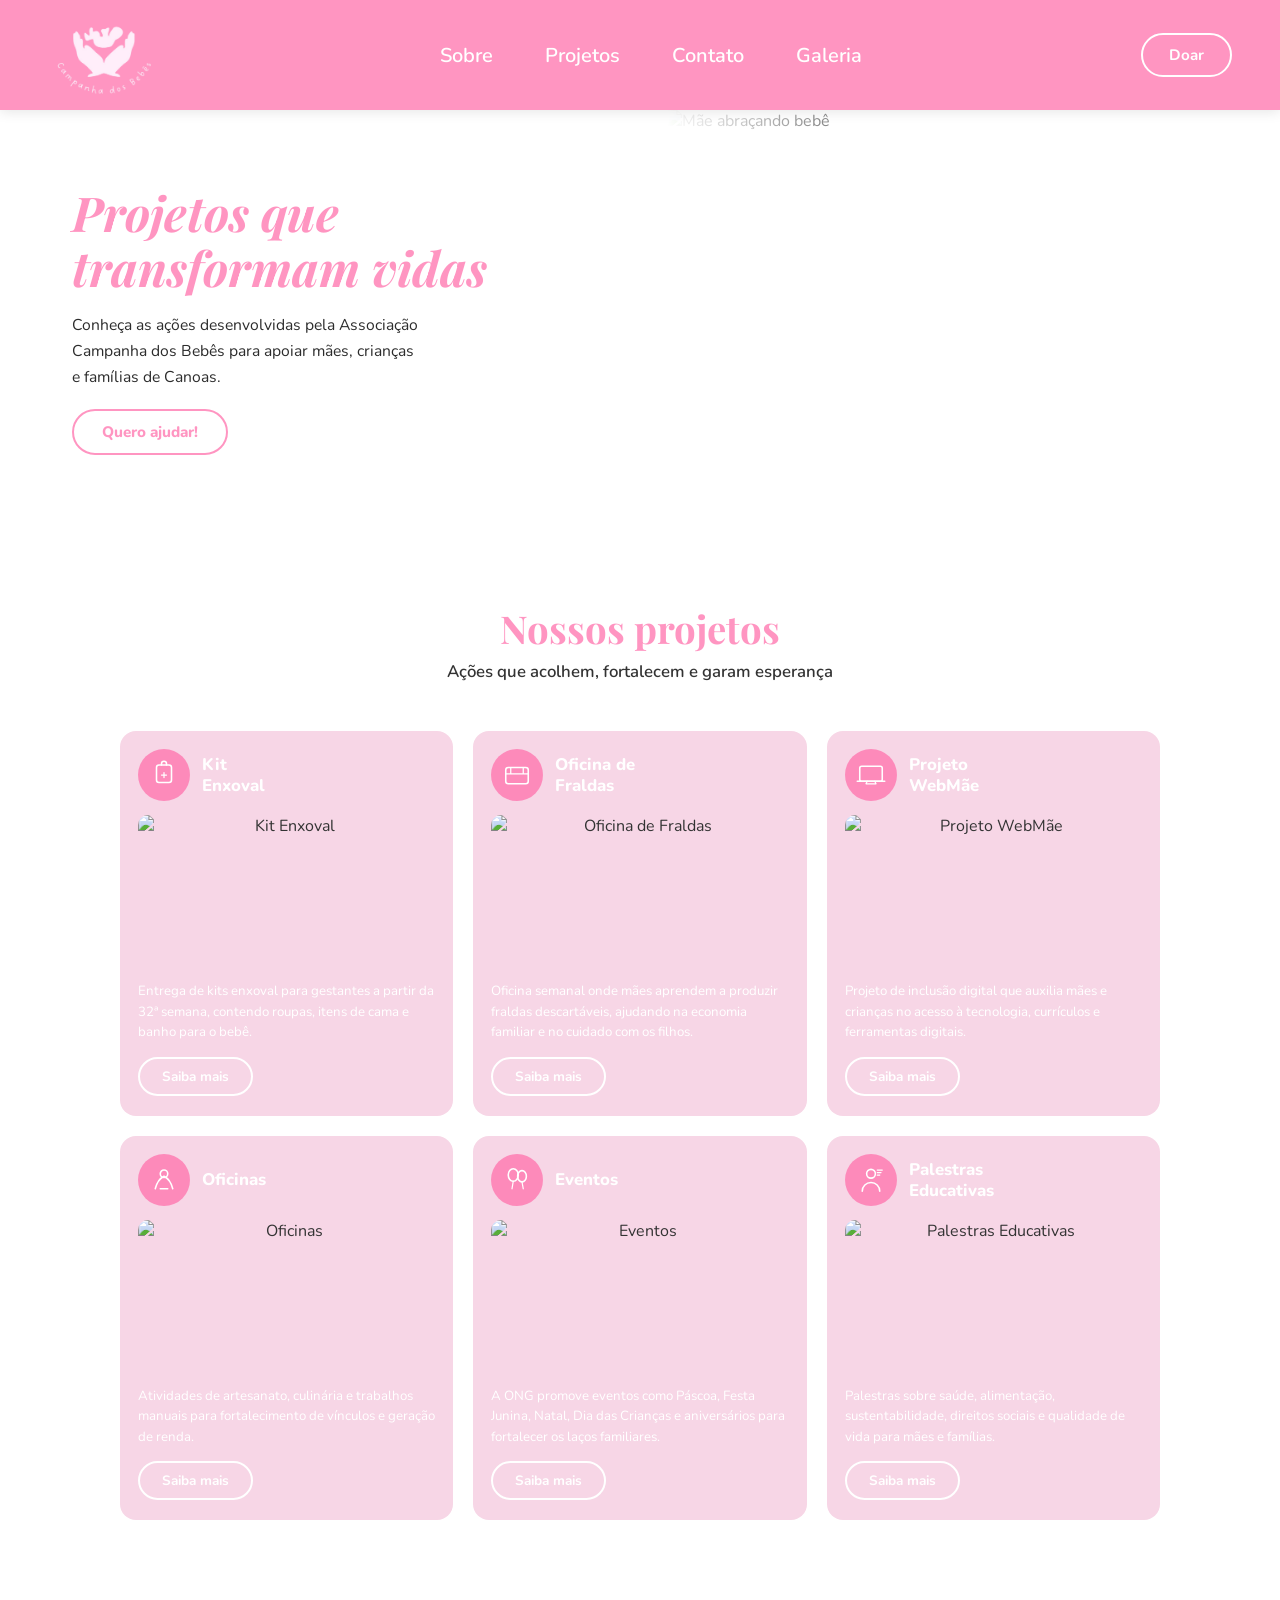
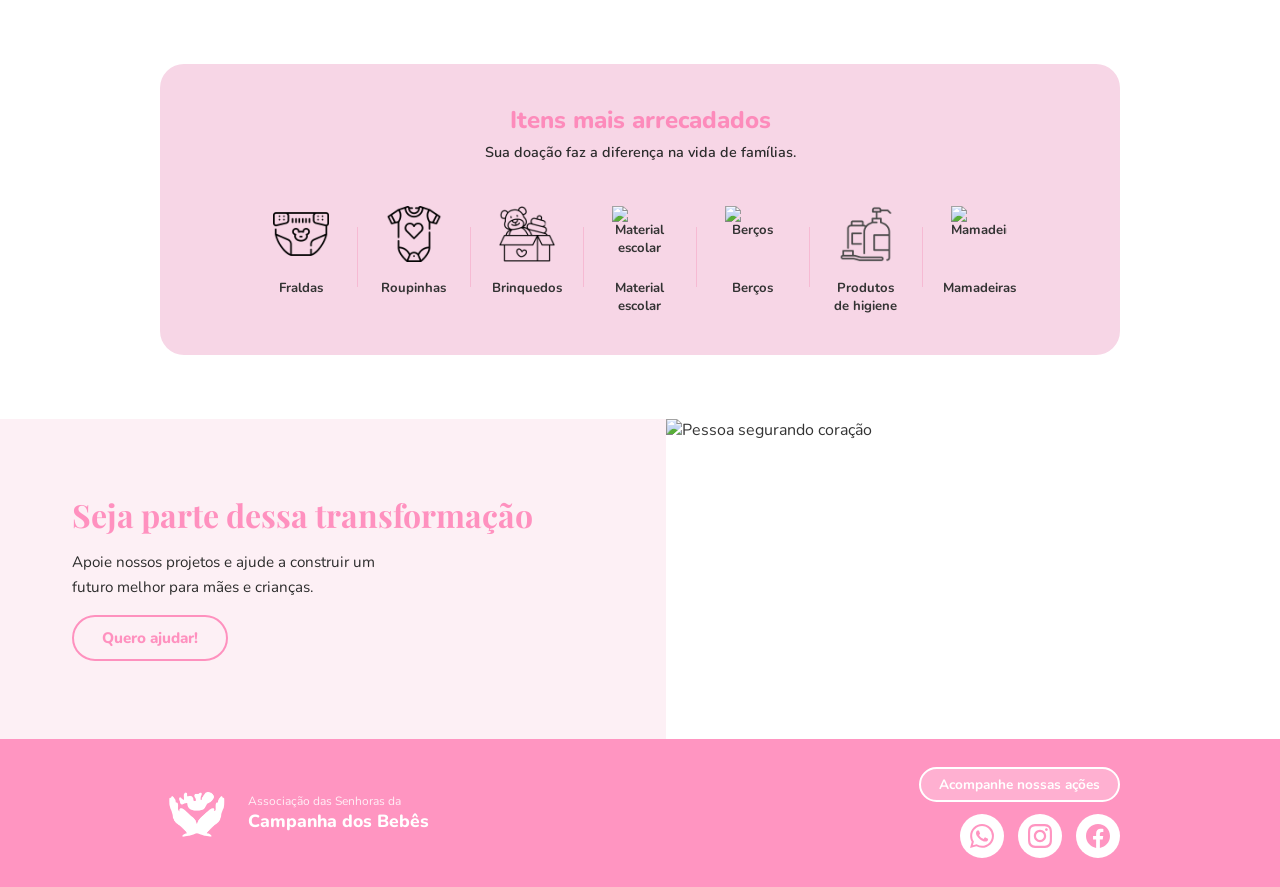
==== projetos.html @ 72902af5 "Initial commit: Campanha dos Bebes website" ====
<!DOCTYPE html>
<html lang="pt-BR">
<head>
  <meta charset="UTF-8" />
  <meta name="viewport" content="width=device-width, initial-scale=1.0" />
  <title>Projetos – Campanha dos Bebês</title>
  <link rel="stylesheet" href="style.css" />
  <link rel="stylesheet" href="projetos.css" />
  <link href="https://fonts.googleapis.com/css2?family=Nunito:ital,wght@0,400;0,600;0,700;0,800;1,700&family=Playfair+Display:ital,wght@0,700;1,600&display=swap" rel="stylesheet" />
</head>
<body>

  <!-- ===== NAVBAR ===== -->
  <header class="navbar">
    <div class="navbar__logo">
      <a href="index.html">
        <img src="images/logo.png" alt="Logo Campanha dos Bebês" class="navbar__logo-img" />
      </a>
      </div>
    <nav class="navbar__links">
      <a href="sobre.html">Sobre</a>
      <a href="projetos.html">Projetos</a>
      <a href="contato.html">Contato</a>
      <a href="galeria.html">Galeria</a>
    </nav>
    <a href="doar.html" class="btn btn--outline-white">Doar</a>
    <button class="navbar__hamburger" aria-label="Abrir menu" id="hamburger">
      <span></span><span></span><span></span>
    </button>
  </header>

  <!-- ===== HERO PROJETOS ===== -->
  <section class="proj-hero">
    <div class="proj-hero__content">
      <h1 class="proj-hero__title">
        Projetos que<br />
        <em>transformam vidas</em>
      </h1>
      <p class="proj-hero__desc">
        Conheça as ações desenvolvidas pela Associação<br />
        Campanha dos Bebês para apoiar mães, crianças<br />
        e famílias de Canoas.
      </p>
      <!--
        LINK AQUI: aponta para a página de doação
      -->
      <a href="doar.html" class="btn btn--pink-outline-bold">Quero ajudar!</a>
    </div>
    <div class="proj-hero__image">
      <!-- Substitua pela foto de mãe com bebê -->
      <img src="images/projetos-hero.jpg" alt="Mãe abraçando bebê" />
    </div>
  </section>

  <!-- ===== NOSSOS PROJETOS (GRID DE CARDS) ===== -->
  <section class="projetos">
    <h2 class="projetos__titulo">Nossos projetos</h2>
    <p class="projetos__sub">Ações que acolhem, fortalecem e garam esperança</p>

    <div class="projetos__grid">

      <!-- KIT ENXOVAL -->
      <div class="proj-card">
        <div class="proj-card__topo">
          <div class="proj-card__icone">
            <!-- Ícone body de bebê -->
            <svg viewBox="0 0 48 48" fill="none" xmlns="http://www.w3.org/2000/svg" width="30" height="30">
              <path d="M16 8h16a4 4 0 014 4v20a4 4 0 01-4 4H16a4 4 0 01-4-4V12a4 4 0 014-4Z" stroke="white" stroke-width="2.5"/>
              <path d="M20 8V6a4 4 0 018 0v2" stroke="white" stroke-width="2.5" stroke-linecap="round"/>
              <path d="M20 24h8M24 20v8" stroke="white" stroke-width="2" stroke-linecap="round"/>
            </svg>
          </div>
          <h3>Kit<br />Enxoval</h3>
          <div class="proj-card__foto">
            <!-- Substitua pela foto do kit enxoval -->
            <img src="images/proj-kit-enxoval.jpg" alt="Kit Enxoval" />
          </div>
        </div>
        <div class="proj-card__corpo">
          <p>Entrega de kits enxoval para gestantes a partir da 32ª semana, contendo roupas, itens de cama e banho para o bebê.</p>
          <a href="https://wa.link/8k0bmc" class="btn btn--saiba-mais">Saiba mais</a>
        </div>
      </div>

      <!-- OFICINA DE FRALDAS -->
      <div class="proj-card">
        <div class="proj-card__topo">
          <div class="proj-card__icone">
            <!-- Ícone fralda -->
            <svg viewBox="0 0 48 48" fill="none" xmlns="http://www.w3.org/2000/svg" width="30" height="30">
              <rect x="6" y="12" width="36" height="26" rx="4" stroke="white" stroke-width="2.5"/>
              <path d="M6 22h36M14 22V12M34 22V12" stroke="white" stroke-width="2" stroke-linecap="round"/>
            </svg>
          </div>
          <h3>Oficina de<br />Fraldas</h3>
          <div class="proj-card__foto">
            <!-- Substitua pela foto da oficina de fraldas -->
            <img src="images/proj-oficina-fraldas.jpg" alt="Oficina de Fraldas" />
          </div>
        </div>
        <div class="proj-card__corpo">
          <p>Oficina semanal onde mães aprendem a produzir fraldas descartáveis, ajudando na economia familiar e no cuidado com os filhos.</p>
          <a href="https://wa.link/8k0bmc" class="btn btn--saiba-mais">Saiba mais</a>
        </div>
      </div>

      <!-- PROJETO WEBMÃE -->
      <div class="proj-card">
        <div class="proj-card__topo">
          <div class="proj-card__icone">
            <!-- Ícone laptop/computador -->
            <svg viewBox="0 0 48 48" fill="none" xmlns="http://www.w3.org/2000/svg" width="30" height="30">
              <rect x="6" y="10" width="36" height="24" rx="3" stroke="white" stroke-width="2.5"/>
              <path d="M2 34h44" stroke="white" stroke-width="2.5" stroke-linecap="round"/>
              <path d="M18 34l-2 4h16l-2-4" stroke="white" stroke-width="2" stroke-linecap="round" stroke-linejoin="round"/>
            </svg>
          </div>
          <h3>Projeto<br />WebMãe</h3>
          <div class="proj-card__foto">
            <!-- Substitua pela foto do projeto WebMãe -->
            <img src="images/proj-webmae.jpg" alt="Projeto WebMãe" />
          </div>
        </div>
        <div class="proj-card__corpo">
          <p>Projeto de inclusão digital que auxilia mães e crianças no acesso à tecnologia, currículos e ferramentas digitais.</p>
          <a href="https://wa.link/8k0bmc" class="btn btn--saiba-mais">Saiba mais</a>
        </div>
      </div>

      <!-- OFICINAS -->
      <div class="proj-card">
        <div class="proj-card__topo">
          <div class="proj-card__icone">
            <!-- Ícone tricô/artesanato -->
            <svg viewBox="0 0 48 48" fill="none" xmlns="http://www.w3.org/2000/svg" width="30" height="30">
              <path d="M10 38c2-8 6-16 14-20M38 38c-2-8-6-16-14-20" stroke="white" stroke-width="2.5" stroke-linecap="round"/>
              <circle cx="24" cy="14" r="6" stroke="white" stroke-width="2.5"/>
              <path d="M18 38h12" stroke="white" stroke-width="2.5" stroke-linecap="round"/>
            </svg>
          </div>
          <h3>Oficinas</h3>
          <div class="proj-card__foto">
            <!-- Substitua pela foto das oficinas -->
            <img src="images/proj-oficinas.jpg" alt="Oficinas" />
          </div>
        </div>
        <div class="proj-card__corpo">
          <p>Atividades de artesanato, culinária e trabalhos manuais para fortalecimento de vínculos e geração de renda.</p>
          <a href="https://wa.link/8k0bmc" class="btn btn--saiba-mais">Saiba mais</a>
        </div>
      </div>

      <!-- EVENTOS -->
      <div class="proj-card">
        <div class="proj-card__topo">
          <div class="proj-card__icone">
            <!-- Ícone balões -->
            <svg viewBox="0 0 48 48" fill="none" xmlns="http://www.w3.org/2000/svg" width="30" height="30">
              <ellipse cx="18" cy="16" rx="8" ry="10" stroke="white" stroke-width="2.5"/>
              <ellipse cx="32" cy="18" rx="7" ry="9" stroke="white" stroke-width="2.5"/>
              <path d="M18 26l-2 12M32 27l2 11" stroke="white" stroke-width="2" stroke-linecap="round"/>
            </svg>
          </div>
          <h3>Eventos</h3>
          <div class="proj-card__foto">
            <!-- Substitua pela foto de eventos -->
            <img src="images/proj-eventos.jpg" alt="Eventos" />
          </div>
        </div>
        <div class="proj-card__corpo">
          <p>A ONG promove eventos como Páscoa, Festa Junina, Natal, Dia das Crianças e aniversários para fortalecer os laços familiares.</p>
          <a href="https://wa.link/8k0bmc" class="btn btn--saiba-mais">Saiba mais</a>
        </div>
      </div>

      <!-- PALESTRAS EDUCATIVAS -->
      <div class="proj-card">
        <div class="proj-card__topo">
          <div class="proj-card__icone">
            <!-- Ícone palestra/apresentação -->
            <svg viewBox="0 0 48 48" fill="none" xmlns="http://www.w3.org/2000/svg" width="30" height="30">
              <circle cx="24" cy="14" r="7" stroke="white" stroke-width="2.5"/>
              <path d="M10 42c0-7.7 6.3-14 14-14s14 6.3 14 14" stroke="white" stroke-width="2.5" stroke-linecap="round"/>
              <path d="M34 8h8M34 12h6M34 16h4" stroke="white" stroke-width="2" stroke-linecap="round"/>
            </svg>
          </div>
          <h3>Palestras<br />Educativas</h3>
          <div class="proj-card__foto">
            <!-- Substitua pela foto de palestras -->
            <img src="images/proj-palestras.jpg" alt="Palestras Educativas" />
          </div>
        </div>
        <div class="proj-card__corpo">
          <p>Palestras sobre saúde, alimentação, sustentabilidade, direitos sociais e qualidade de vida para mães e famílias.</p>
          <a href="https://wa.link/8k0bmc" class="btn btn--saiba-mais">Saiba mais</a>
        </div>
      </div>

    </div>
  </section>

  <!-- ===== ITENS MAIS ARRECADADOS ===== -->
  <section class="arrecadados">
    <div class="arrecadados__inner">
      <h2 class="arrecadados__titulo">Itens mais arrecadados</h2>
      <p class="arrecadados__sub">Sua doação faz a diferença na vida de famílias.</p>

      <div class="arrecadados__grid">

        <div class="arrecadados__item">
          <div class="arrecadados__icone">
            <img src="images/icone-fralda.png" alt="Fraldas" />
          </div>
          <span>Fraldas</span>
        </div>

        <div class="arrecadados__sep" aria-hidden="true"></div>

        <div class="arrecadados__item">
          <div class="arrecadados__icone">
            <img src="images/icone-roupa-bebe.png" alt="Roupinhas" />
          </div>
          <span>Roupinhas</span>
        </div>

        <div class="arrecadados__sep" aria-hidden="true"></div>

        <div class="arrecadados__item">
          <div class="arrecadados__icone">
            <img src="images/icone-brinquedo.png" alt="Brinquedos" />
          </div>
          <span>Brinquedos</span>
        </div>

        <div class="arrecadados__sep" aria-hidden="true"></div>

        <div class="arrecadados__item">
          <div class="arrecadados__icone">
            <img src="images/icone-material-escolar.png" alt="Material escolar" />
          </div>
          <span>Material<br />escolar</span>
        </div>

        <div class="arrecadados__sep" aria-hidden="true"></div>

        <div class="arrecadados__item">
          <div class="arrecadados__icone">
            <img src="images/icone-berco.png" alt="Berços" />
          </div>
          <span>Berços</span>
        </div>

        <div class="arrecadados__sep" aria-hidden="true"></div>

        <div class="arrecadados__item">
          <div class="arrecadados__icone">
            <img src="images/icone-higiene.png" alt="Produtos de higiene" />
          </div>
          <span>Produtos<br />de higiene</span>
        </div>

        <div class="arrecadados__sep" aria-hidden="true"></div>

        <div class="arrecadados__item">
          <div class="arrecadados__icone">
            <img src="images/icone-mamadeira.png" alt="Mamadeiras" />
          </div>
          <span>Mamadeiras</span>
        </div>

      </div>
    </div>
  </section>

  <!-- ===== SEJA PARTE DESSA TRANSFORMAÇÃO ===== -->
  <section class="transformacao">
    <div class="transformacao__inner">
      <div class="transformacao__conteudo">
        <h2 class="transformacao__titulo">Seja parte dessa transformação</h2>
        <p class="transformacao__desc">
          Apoie nossos projetos e ajude a construir um<br />
          futuro melhor para mães e crianças.
        </p>
        <!--
          LINK AQUI: aponta para a página de doação
        -->
        <a href="doar.html" class="btn btn--pink-outline-bold">Quero ajudar!</a>
      </div>
      <div class="transformacao__foto">
        <!-- Substitua pela foto da pessoa segurando coração -->
        <img src="images/transformacao-foto.jpg" alt="Pessoa segurando coração" />
      </div>
    </div>
  </section>

  <!-- ===== FOOTER ===== -->
  <footer class="footer">
    <div class="footer__inner">
      <div class="footer__logo">
        <img src="images/logobranca.png" alt="Logo" class="footer__logo-img" />
        <div>
          <p class="footer__logo-small">Associação das Senhoras da</p>
          <p class="footer__logo-name">Campanha dos Bebês</p>
        </div>
      </div>
      <div class="footer__social">
        <p class="footer__social-label">Acompanhe nossas ações</p>
        <div class="footer__social-icons">
          <!--
            LINKS AQUI:
            WhatsApp:  https://wa.me/5551XXXXXXXXX
            Instagram: https://instagram.com/PERFIL
            Facebook:  https://facebook.com/PAGINA
          -->
          <a href="https://wa.link/8k0bmc" target="_blank" rel="noopener" aria-label="WhatsApp" class="footer__social-btn">
            <svg viewBox="0 0 24 24" fill="currentColor" width="24" height="24"><path d="M17.472 14.382c-.297-.149-1.758-.867-2.03-.967-.273-.099-.471-.148-.67.15-.197.297-.767.966-.94 1.164-.173.199-.347.223-.644.075-.297-.15-1.255-.463-2.39-1.475-.883-.788-1.48-1.761-1.653-2.059-.173-.297-.018-.458.13-.606.134-.133.298-.347.446-.52.149-.174.198-.298.298-.497.099-.198.05-.371-.025-.52-.075-.149-.669-1.612-.916-2.207-.242-.579-.487-.5-.669-.51-.173-.008-.371-.01-.57-.01-.198 0-.52.074-.792.372-.272.297-1.04 1.016-1.04 2.479 0 1.462 1.065 2.875 1.213 3.074.149.198 2.096 3.2 5.077 4.487.709.306 1.262.489 1.694.625.712.227 1.36.195 1.871.118.571-.085 1.758-.719 2.006-1.413.248-.694.248-1.289.173-1.413-.074-.124-.272-.198-.57-.347m-5.421 7.403h-.004a9.87 9.87 0 01-5.031-1.378l-.361-.214-3.741.982.998-3.648-.235-.374a9.86 9.86 0 01-1.51-5.26c.001-5.45 4.436-9.884 9.888-9.884 2.64 0 5.122 1.03 6.988 2.898a9.825 9.825 0 012.893 6.994c-.003 5.45-4.437 9.884-9.885 9.884m8.413-18.297A11.815 11.815 0 0012.05 0C5.495 0 .16 5.335.157 11.892c0 2.096.547 4.142 1.588 5.945L.057 24l6.305-1.654a11.882 11.882 0 005.683 1.448h.005c6.554 0 11.89-5.335 11.893-11.893a11.821 11.821 0 00-3.48-8.413z"/></svg>
          </a>
          <a href="https://www.instagram.com/campanhadosbebes/" target="_blank" rel="noopener" aria-label="Instagram" class="footer__social-btn">
            <svg viewBox="0 0 24 24" fill="currentColor" width="24" height="24"><path d="M12 2.163c3.204 0 3.584.012 4.85.07 3.252.148 4.771 1.691 4.919 4.919.058 1.265.069 1.645.069 4.849 0 3.205-.012 3.584-.069 4.849-.149 3.225-1.664 4.771-4.919 4.919-1.266.058-1.644.07-4.85.07-3.204 0-3.584-.012-4.849-.07-3.26-.149-4.771-1.699-4.919-4.92-.058-1.265-.07-1.644-.07-4.849 0-3.204.013-3.583.07-4.849.149-3.227 1.664-4.771 4.919-4.919 1.266-.057 1.645-.069 4.849-.069zm0-2.163c-3.259 0-3.667.014-4.947.072-4.358.2-6.78 2.618-6.98 6.98-.059 1.281-.073 1.689-.073 4.948 0 3.259.014 3.668.072 4.948.2 4.358 2.618 6.78 6.98 6.98 1.281.058 1.689.072 4.948.072 3.259 0 3.668-.014 4.948-.072 4.354-.2 6.782-2.618 6.979-6.98.059-1.28.073-1.689.073-4.948 0-3.259-.014-3.667-.072-4.947-.196-4.354-2.617-6.78-6.979-6.98-1.281-.059-1.69-.073-4.949-.073zm0 5.838c-3.403 0-6.162 2.759-6.162 6.162s2.759 6.163 6.162 6.163 6.162-2.759 6.162-6.163c0-3.403-2.759-6.162-6.162-6.162zm0 10.162c-2.209 0-4-1.79-4-4 0-2.209 1.791-4 4-4s4 1.791 4 4c0 2.21-1.791 4-4 4zm6.406-11.845c-.796 0-1.441.645-1.441 1.44s.645 1.44 1.441 1.44c.795 0 1.439-.645 1.439-1.44s-.644-1.44-1.439-1.44z"/></svg>
          </a>
          <a href="https://www.facebook.com/campanhadosbebes/?locale=pt_BR" target="_blank" rel="noopener" aria-label="Facebook" class="footer__social-btn">
            <svg viewBox="0 0 24 24" fill="currentColor" width="24" height="24"><path d="M24 12.073c0-6.627-5.373-12-12-12s-12 5.373-12 12c0 5.99 4.388 10.954 10.125 11.854v-8.385H7.078v-3.47h3.047V9.43c0-3.007 1.792-4.669 4.533-4.669 1.312 0 2.686.235 2.686.235v2.953H15.83c-1.491 0-1.956.925-1.956 1.874v2.25h3.328l-.532 3.47h-2.796v8.385C19.612 23.027 24 18.062 24 12.073z"/></svg>
          </a>
        </div>
      </div>
    </div>
  </footer>

  <script src="script.js"></script>
  <script src="projetos.js"></script>
</body>
</html>
---- style.css ----
/* ============================================
   VARIÁVEIS E RESET
   ============================================ */
*, *::before, *::after {
  box-sizing: border-box;
  margin: 0;
  padding: 0;
}

:root {
  --pink:        #ff71acbe;
  --pink-dark:   #e0558a;
  --pink-light:  #fdc2dbdc;
  --pink-bg:     #fdf0f5;
  --pink-section:#f7d6e6;
  --purple:      #7200b8c5;
  --white:       #ffffff;
  --text-dark:   #333333;
  --text-mid:    #2c2c2c;
  --pink-text:   #eb2a7abe;
  --text-cinza:  #727272ef;
  --radius:      16px;
  --radius-sm:   10px;
  --shadow:      0 4px 18px rgba(244, 103, 157, 0.15);
}

html {
  scroll-behavior: smooth;
}

body {
  font-family: 'Nunito', sans-serif;
  color: var(--text-dark);
  background: var(--white);
  overflow-x: hidden;
}

img {
  max-width: 100%;
  display: block;
}

a {
  text-decoration: none;
  color: inherit;
}

/* ============================================
   BOTÕES
   ============================================ */
.btn {
  display: inline-flex;
  align-items: center;
  gap: 8px;
  padding: 10px 26px;
  border-radius: 50px;
  font-family: 'Nunito', sans-serif;
  font-weight: 700;
  font-size: 0.95rem;
  cursor: pointer;
  transition: all 0.2s ease;
  white-space: nowrap;
}

.btn--outline-white {
  border: 2px solid var(--white);
  color: var(--white);
  background: transparent;
}
.btn--outline-white:hover {
  background: var(--white);
  color: var(--pink);
}

.btn--pink-outline {
  border: 2px solid var(--pink);
  color: var(--pink);
  background: transparent;
}
.btn--pink-outline:hover {
  background: var(--pink);
  color: var(--white);
}

.btn--icon svg {
  flex-shrink: 0;
}

/* ============================================
   NAVBAR
   ============================================ */
.navbar {
  position: sticky;
  top: 0;
  z-index: 100;
  background: var(--pink);
  display: flex;
  align-items: center;
  justify-content: space-between;
  padding: 0 48px;
  height: 110px;
  box-shadow: 0 2px 12px rgba(0,0,0,0.10);
}

.navbar__logo-img {
  height: 140px;
  width: auto;
  object-fit: contain;
}

.navbar__links {
  display: flex;
  gap: 52px;
}

.navbar__links a {
  color: var(--white);
  font-weight: 600;
  font-size: 1.25rem;
  transition: opacity 0.2s;
}
.navbar__links a:hover {
  opacity: 0.8;
}

.navbar__hamburger {
  display: none;
  flex-direction: column;
  gap: 5px;
  background: none;
  border: none;
  cursor: pointer;
  padding: 4px;
}
.navbar__hamburger span {
  display: block;
  width: 24px;
  height: 2px;
  background: var(--white);
  border-radius: 2px;
  transition: all 0.3s;
}

/* ============================================
   HERO
   ============================================ */
.hero {
  display: flex;
  min-height: 520px;
  background: var(--pink-bg);
  overflow: hidden;
}

.hero__content {
  flex: 0 0 50%;
  padding: 64px 48px 64px 72px;
  display: flex;
  flex-direction: column;
  justify-content: center;
  gap: 20px;

  background-color: #f6ebe2; /* 👈 cor só do lado esquerdo */
}

.hero__title {
  font-family: 'Nunito', sans-serif;
  font-size: 2.6rem;
  font-weight: 800;
  line-height: 1.15;
  color: var(--purple);
}

.hero__title em {
  font-family: 'Playfair Display',cursive;
  font-style: italic;
  font-weight: 400;
  font-size: 3.4rem;
  color: var(--pink);
  
}

.hero__divider {
  display: flex;
  align-items: center;
  gap: 10px;
  margin: 18px 0 20px;
  max-width: 320px;
}

.hero__divider::before,
.hero__divider::after {
  content: '';
  flex: 1;
  height: 3.5px;
  background: var(--pink-light);
}

.hero__divider-heart {
  color: var(--pink);
  font-size: 1.5rem;
  line-height: 1;
}

.hero__heart {
  font-size: 1.4rem;
}

.hero__desc {
  font-size: 0.95rem;
  color: var(--text-mid);
  line-height: 1.6;
  max-width: 360px;
}

.hero__values {
  display: flex;
  gap: 28px;
  margin-top: 8px;
  flex-wrap: wrap;
}

.hero__value {
  display: flex;
  flex-direction: column;
  align-items: center;
  gap: 6px;
  font-size: 0.78rem;
  font-weight: 600;
  color: var(--purple);
}

.hero__value img {
  width: 40px;
  height: 40px;
  object-fit: contain;
}

.hero__image {
  flex: 0 0 50%;
  overflow: hidden;
}

.hero__image img {
  width: 100%;
  height: 100%;
  object-fit: cover;
  object-position: center;
}

/* ============================================
   QUEM SOMOS
   ============================================ */
.quem-somos {
  background: var(--pink-section);
  padding: 64px 72px;
}

.quem-somos__inner {
  display: flex;
  align-items: center;
  gap: 56px;
  max-width: 900px;
  margin: 0 auto;
}

.quem-somos__foto {
  flex-shrink: 0;
  width: 230px;
  height: 200px;
  border-radius: var(--radius);
  overflow: hidden;
  box-shadow: var(--shadow);
}

.quem-somos__foto img {
  width: 100%;
  height: 100%;
  object-fit: cover;
}

.quem-somos__texto {
  display: flex;
  flex-direction: column;
  gap: 16px;
}

.quem-somos__texto h2 {
  font-family: 'Playfair Display', serif;
  font-size: 2rem;
  color: var(--pink);
  font-style: italic;
}

.quem-somos__texto p {
  font-size: 1rem;
  font-weight: 600;
  line-height: 1.6;
  color: var(--text-dark);
  max-width: 480px;
}

/* ============================================
   GALERIA
   ============================================ */
.galeria {
  padding: 64px 72px;
  background: var(--white);
  text-align: center;
}

.galeria__label {
  font-size: 2rem;
  font-weight: 700;
  color: var(--pink-text);
  letter-spacing: 0.04em;
}

.galeria__titulo {
  font-family: 'Playfair Display', serif;
  font-size: 2.2rem;
  font-weight: 700;
  color: var(--pink-text);
  margin-bottom: 36px;
}

.galeria__grid {
  display: grid;
  grid-template-columns: repeat(3, 1fr);
  grid-template-rows: auto auto auto;
  gap: 12px;
  max-width: 960px;
  margin: 0 auto;
}

/* Foto grande à esquerda ocupa 2 linhas */
.galeria__item--tall {
  grid-row: span 2;
}

.galeria__item {
  border-radius: var(--radius-sm);
  overflow: hidden;
  background: var(--pink-light);
  aspect-ratio: 4/3;
}

.galeria__item--tall {
  aspect-ratio: unset;
}

.galeria__item img {
  width: 100%;
  height: 100%;
  object-fit: cover;
  transition: transform 0.35s ease;
}

.galeria__item:hover img {
  transform: scale(1.04);
}

.galeria__btn-wrap {
  margin-top: 32px;
}

/* ============================================
   NOSSAS AÇÕES
   ============================================ */
.acoes {
  background: var(--pink-bg);
  padding: 64px 72px;
  text-align: center;
}

.acoes__label {
  font-size: 1.7rem;
  font-weight: 700;
  color: var(--pink-text);
  letter-spacing: 0.04em;
}

.acoes__titulo {
  font-family: 'Playfair Display', serif;
  font-size: 2.2rem;
  font-weight: 700;
  color: var(--pink-text);
  margin-bottom: 44px;
}

.acoes__grid {
  display: grid;
  grid-template-columns: repeat(4, 1fr);
  gap: 32px;
  max-width: 960px;
  margin: 0 auto;
}

.acoes__card {
  display: flex;
  flex-direction: column;
  align-items: center;
  gap: 12px;
  text-align: center;
}

.acoes__icone {
  width: 80px;
  height: 80px;
  background: var(--pink-light);
  border-radius: 50%;
  display: flex;
  align-items: center;
  justify-content: center;
  padding: 16px;
}

.acoes__icone img {
  width: 44px;
  height: 44px;
  object-fit: contain;
}

.acoes__card h3 {
  font-size: 1rem;
  font-weight: 800;
  color: var(--pink);
}

.acoes__card p {
  font-size: 0.875rem;
  color: var(--text-mid);
  line-height: 1.55;
}

/* ============================================
   COMO AJUDAR
   ============================================ */
.ajudar {
  background: var(--pink-bg);
  padding: 64px 72px;
  text-align: center;
}

.ajudar__label {
  font-size: 1rem;
  font-weight: 700;
  color: var(--pink-text);
  letter-spacing: 0.04em;
}

.ajudar__titulo {
  font-family: 'Playfair Display', serif;
  font-size: 2.2rem;
  font-weight: 700;
  color: var(--pink-text);
  margin-bottom: 44px;
}

.ajudar__grid {
  display: grid;
  grid-template-columns: repeat(4, 1fr);
  gap: 32px;
  max-width: 960px;
  margin: 0 auto;
}

.ajudar__card {
  display: flex;
  flex-direction: column;
  align-items: center;
  gap: 12px;
  text-align: center;
}

.ajudar__icone {
  width: 80px;
  height: 80px;
  background: var(--pink-light);
  border-radius: 50%;
  display: flex;
  align-items: center;
  justify-content: center;
  padding: 16px;
}

.ajudar__icone img {
  width: 44px;
  height: 44px;
  object-fit: contain;
}

.ajudar__card h3 {
  font-size: 1rem;
  font-weight: 800;
  color: var(--pink);
}

.ajudar__card p {
  font-size: 0.875rem;
  color: var(--text-mid);
  line-height: 1.55;
}

/* ============================================
   CONTATO
   ============================================ */
.contato {
  background: var(--white);
  padding: 72px 72px 80px;
}

.contato__inner {
  max-width: 960px;
  margin: 0 auto;
  display: flex;
  align-items: center;
  gap: 64px;
  position: relative;
}

.contato__texto {
  flex: 1;
  display: flex;
  flex-direction: column;
  gap: 16px;
}

.contato__titulo-script {
  font-family: 'Playfair Display', serif;
  font-style: italic;
  font-size: 2.2rem;
  color: var(--text-cinza);
  font-weight: 600;
}

.contato__subtitulo {
  font-size: 1rem;
  color: var(--text-cinza);
  line-height: 1.6;
}

.contato__lista {
  list-style: none;
  display: flex;
  flex-direction: column;
  gap: 14px;
  margin-top: 8px;
}

.contato__lista li {
  display: flex;
  align-items: center;
  gap: 12px;
  font-size: 0.95rem;
  color: var(--text-dark);
  font-weight: 600;
}

.contato__lista li img {
  width: 28px;
  height: 28px;
  object-fit: contain;
  flex-shrink: 0;
}

/* ============================================
   FOOTER
   ============================================ */
.footer {
  background: var(--pink);
  padding: 28px 72px;
}

.footer__inner {
  max-width: 960px;
  margin: 0 auto;
  display: flex;
  align-items: center;
  justify-content: space-between;
  gap: 32px;
  flex-wrap: wrap;
}

.footer__logo {
  display: flex;
  align-items: center;
  gap: 14px;
}

.footer__logo-img {
  height: 92px;
  width: auto;
  object-fit: contain;
}

.footer__logo-small {
  font-size: 0.75rem;
  color: rgba(255,255,255,0.85);
}

.footer__logo-name {
  font-size: 1.1rem;
  font-weight: 800;
  color: var(--white);
}

.footer__social {
  display: flex;
  flex-direction: column;
  align-items: flex-end;
  gap: 12px;
}

.footer__social-label {
  font-size: 0.85rem;
  font-weight: 700;
  color: var(--white);
  background: rgba(255,255,255,0.25);
  padding: 6px 18px;
  border-radius: 50px;
  border: 2px solid var(--white);
}

.footer__social-icons {
  display: flex;
  gap: 14px;
}

.footer__social-btn {
  width: 44px;
  height: 44px;
  border-radius: 50%;
  background: var(--white);
  color: var(--pink);
  display: flex;
  align-items: center;
  justify-content: center;
  transition: transform 0.2s, background 0.2s;
}

.footer__social-btn:hover {
  transform: scale(1.12);
  background: var(--pink-light);
}

/* ============================================
   RESPONSIVO
   ============================================ */
@media (max-width: 1024px) {
  .navbar { padding: 0 28px; }
  .hero__content { padding: 48px 32px 48px 40px; }
  .quem-somos { padding: 48px 40px; }
  .galeria, .acoes, .ajudar, .contato { padding: 48px 40px; }
  .footer { padding: 28px 40px; }
  .acoes__grid, .ajudar__grid { grid-template-columns: repeat(2, 1fr); }
}

@media (max-width: 768px) {
  .navbar__links, .navbar > .btn {
    display: none;
  }
  .navbar__links.open {
    display: flex;
    flex-direction: column;
    position: absolute;
    top: 68px;
    left: 0;
    right: 0;
    background: var(--pink);
    padding: 16px 32px 24px;
    gap: 16px;
    z-index: 99;
  }
  .navbar__hamburger {
    display: flex;
  }

  .hero {
    flex-direction: column;
    min-height: unset;
  }
  .hero__content {
    flex: unset;
    padding: 40px 28px;
  }
  .hero__image {
    flex: unset;
    height: 260px;
  }
  .hero__title { font-size: 2rem; }

  .quem-somos__inner {
    flex-direction: column;
    gap: 28px;
  }
  .quem-somos__foto {
    width: 180px;
    height: 180px;
  }

  .galeria__grid {
    grid-template-columns: repeat(2, 1fr);
  }
  .galeria__item--tall {
    grid-row: span 1;
    aspect-ratio: 4/3;
  }

  .acoes__grid, .ajudar__grid {
    grid-template-columns: repeat(2, 1fr);
  }

  .contato__detalhe { display: none; }
  .footer__social { align-items: flex-start; }
}

@media (max-width: 480px) {
  .hero__title { font-size: 1.7rem; }
  .acoes__grid, .ajudar__grid {
    grid-template-columns: 1fr 1fr;
    gap: 20px;
  }
  .galeria__grid { grid-template-columns: 1fr; }
  .footer__inner { flex-direction: column; align-items: flex-start; }
}
---- projetos.css ----
/* ============================================
   PÁGINA PROJETOS — projetos.css
   ============================================ */

/* ===== HERO ===== */
.proj-hero {
  display: flex;
  min-height: 420px;
  background: var(--white);
  overflow: hidden;
}

.proj-hero__content {
  flex: 0 0 52%;
  padding: 72px 48px 72px 72px;
  display: flex;
  flex-direction: column;
  justify-content: center;
  gap: 18px;
}

.proj-hero__title {
  font-family: 'Playfair Display', serif;
  font-style: italic;
  font-size: 3rem;
  font-weight: 700;
  color: var(--pink);
  line-height: 1.15;
}

.proj-hero__desc {
  font-size: 0.98rem;
  color: var(--text-mid);
  line-height: 1.65;
}

.proj-hero__image {
  flex: 0 0 48%;
  overflow: hidden;
}

.proj-hero__image img {
  width: 100%;
  height: 100%;
  object-fit: cover;
  object-position: center top;
  mask-image: linear-gradient(to left, rgba(0,0,0,1) 55%, rgba(0,0,0,0) 100%);
  -webkit-mask-image: linear-gradient(to left, rgba(0,0,0,1) 55%, rgba(0,0,0,0) 100%);
}

/* Botão reutilizado em várias páginas */
.btn--pink-outline-bold {
  border: 2.5px solid var(--pink);
  color: var(--pink);
  background: transparent;
  padding: 11px 28px;
  border-radius: 50px;
  font-family: 'Nunito', sans-serif;
  font-weight: 800;
  font-size: 0.95rem;
  cursor: pointer;
  transition: background 0.2s, color 0.2s;
  text-decoration: none;
  display: inline-block;
  width: fit-content;
}

.btn--pink-outline-bold:hover {
  background: var(--pink);
  color: var(--white);
}

/* ===== NOSSOS PROJETOS ===== */
.projetos {
  background: var(--white);
  padding: 72px 56px 80px;
  text-align: center;
}

.projetos__titulo {
  font-family: 'Playfair Display', serif;
  font-size: 2.4rem;
  font-weight: 700;
  color: var(--pink);
  margin-bottom: 6px;
}

.projetos__sub {
  font-size: 1.05rem;
  font-weight: 600;
  color: var(--text-dark);
  margin-bottom: 48px;
}

.projetos__grid {
  display: grid;
  grid-template-columns: repeat(3, 1fr);
  gap: 20px;
  max-width: 1040px;
  margin: 0 auto;
}

/* ===== CARD DE PROJETO ===== */
.proj-card {
  background: var(--pink-section);
  border-radius: var(--radius);
  overflow: hidden;
  display: flex;
  flex-direction: column;
  transition: transform 0.2s, box-shadow 0.2s;
}

.proj-card:hover {
  transform: translateY(-4px);
  box-shadow: 0 8px 28px rgba(244,103,157,0.2);
}

.proj-card__topo {
  display: grid;
  grid-template-columns: auto 1fr;
  grid-template-rows: auto auto;
  gap: 8px 12px;
  padding: 18px 18px 0;
  align-items: center;
}

.proj-card__icone {
  grid-row: 1;
  grid-column: 1;
  width: 52px;
  height: 52px;
  border-radius: 50%;
  background: var(--pink);
  display: flex;
  align-items: center;
  justify-content: center;
  flex-shrink: 0;
}

.proj-card__topo h3 {
  grid-row: 1;
  grid-column: 2;
  font-family: 'Nunito', sans-serif;
  font-size: 1.05rem;
  font-weight: 800;
  color: var(--white);
  text-align: left;
  line-height: 1.25;
}

.proj-card__foto {
  grid-row: 2;
  grid-column: 1 / -1;
  height: 150px;
  border-radius: var(--radius-sm);
  overflow: hidden;
  margin-top: 6px;
}

.proj-card__foto img {
  width: 100%;
  height: 100%;
  object-fit: cover;
  transition: transform 0.35s ease;
}

.proj-card:hover .proj-card__foto img {
  transform: scale(1.05);
}

.proj-card__corpo {
  padding: 16px 18px 20px;
  display: flex;
  flex-direction: column;
  gap: 14px;
  flex: 1;
}

.proj-card__corpo p {
  font-size: 0.83rem;
  color: var(--white);
  line-height: 1.55;
  text-align: left;
  flex: 1;
}

.btn--saiba-mais {
  display: inline-block;
  border: 2px solid var(--white);
  color: var(--white);
  background: transparent;
  padding: 8px 22px;
  border-radius: 50px;
  font-family: 'Nunito', sans-serif;
  font-weight: 700;
  font-size: 0.85rem;
  width: fit-content;
  transition: background 0.2s, color 0.2s;
  text-decoration: none;
}

.btn--saiba-mais:hover {
  background: var(--white);
  color: var(--pink);
}

/* ===== ITENS MAIS ARRECADADOS ===== */
.arrecadados {
  background: var(--white);
  padding: 64px 56px;
}

.arrecadados__inner {
  max-width: 960px;
  margin: 0 auto;
  background: var(--pink-section);
  border-radius: 24px;
  padding: 40px 48px;
  text-align: center;
}

.arrecadados__titulo {
  font-family: 'Nunito', sans-serif;
  font-size: 1.5rem;
  font-weight: 800;
  color: var(--pink);
  margin-bottom: 6px;
}

.arrecadados__sub {
  font-size: 0.9rem;
  color: var(--text-mid);
  font-weight: 600;
  margin-bottom: 36px;
}

.arrecadados__grid {
  display: flex;
  align-items: flex-start;
  justify-content: center;
  gap: 0;
  flex-wrap: wrap;
}

.arrecadados__item {
  display: flex;
  flex-direction: column;
  align-items: center;
  gap: 10px;
  padding: 0 20px;
  font-size: 0.82rem;
  font-weight: 700;
  color: var(--text-dark);
  text-align: center;
  line-height: 1.3;
}

.arrecadados__icone {
  width: 72px;
  height: 72px;
  display: flex;
  align-items: center;
  justify-content: center;
}

.arrecadados__icone img {
  width: 56px;
  height: 56px;
  object-fit: contain;
}

.arrecadados__sep {
  width: 1px;
  height: 60px;
  background: rgba(244,103,157,0.25);
  align-self: center;
  flex-shrink: 0;
}

/* ===== SEJA PARTE DESSA TRANSFORMAÇÃO ===== */
.transformacao {
  background: var(--white);
  padding: 0 0 0 0;
  overflow: hidden;
}

.transformacao__inner {
  display: flex;
  min-height: 320px;
}

.transformacao__conteudo {
  flex: 0 0 52%;
  background: var(--pink-bg);
  padding: 64px 56px 64px 72px;
  display: flex;
  flex-direction: column;
  justify-content: center;
  gap: 16px;
}

.transformacao__titulo {
  font-family: 'Playfair Display', serif;
  font-size: 2rem;
  font-weight: 700;
  color: var(--pink);
  line-height: 1.2;
}

.transformacao__desc {
  font-size: 0.95rem;
  color: var(--text-mid);
  line-height: 1.6;
}

.transformacao__foto {
  flex: 0 0 48%;
  overflow: hidden;
}

.transformacao__foto img {
  width: 100%;
  height: 100%;
  object-fit: cover;
  object-position: center;
}

/* ===== RESPONSIVO ===== */
@media (max-width: 1024px) {
  .proj-hero__content { padding: 56px 36px 56px 40px; }
  .projetos { padding: 56px 32px; }
  .arrecadados { padding: 48px 32px; }
  .arrecadados__inner { padding: 32px 28px; }
  .transformacao__conteudo { padding: 48px 36px 48px 40px; }
}

@media (max-width: 900px) {
  .projetos__grid { grid-template-columns: repeat(2, 1fr); }
}

@media (max-width: 768px) {
  .proj-hero {
    flex-direction: column;
    min-height: unset;
  }
  .proj-hero__content {
    flex: unset;
    padding: 48px 28px 40px;
  }
  .proj-hero__image {
    flex: unset;
    height: 260px;
  }
  .proj-hero__image img {
    mask-image: none;
    -webkit-mask-image: none;
  }

  .projetos__grid { grid-template-columns: 1fr; max-width: 420px; margin: 0 auto; }

  .arrecadados__grid { gap: 16px; }
  .arrecadados__sep { display: none; }
  .arrecadados__item { padding: 0 12px; }

  .transformacao__inner { flex-direction: column; }
  .transformacao__conteudo {
    flex: unset;
    padding: 48px 28px;
  }
  .transformacao__foto {
    flex: unset;
    height: 260px;
  }
}

@media (max-width: 480px) {
  .proj-hero__title { font-size: 2.2rem; }
  .projetos__titulo { font-size: 1.9rem; }
  .arrecadados__inner { padding: 28px 16px; }
}
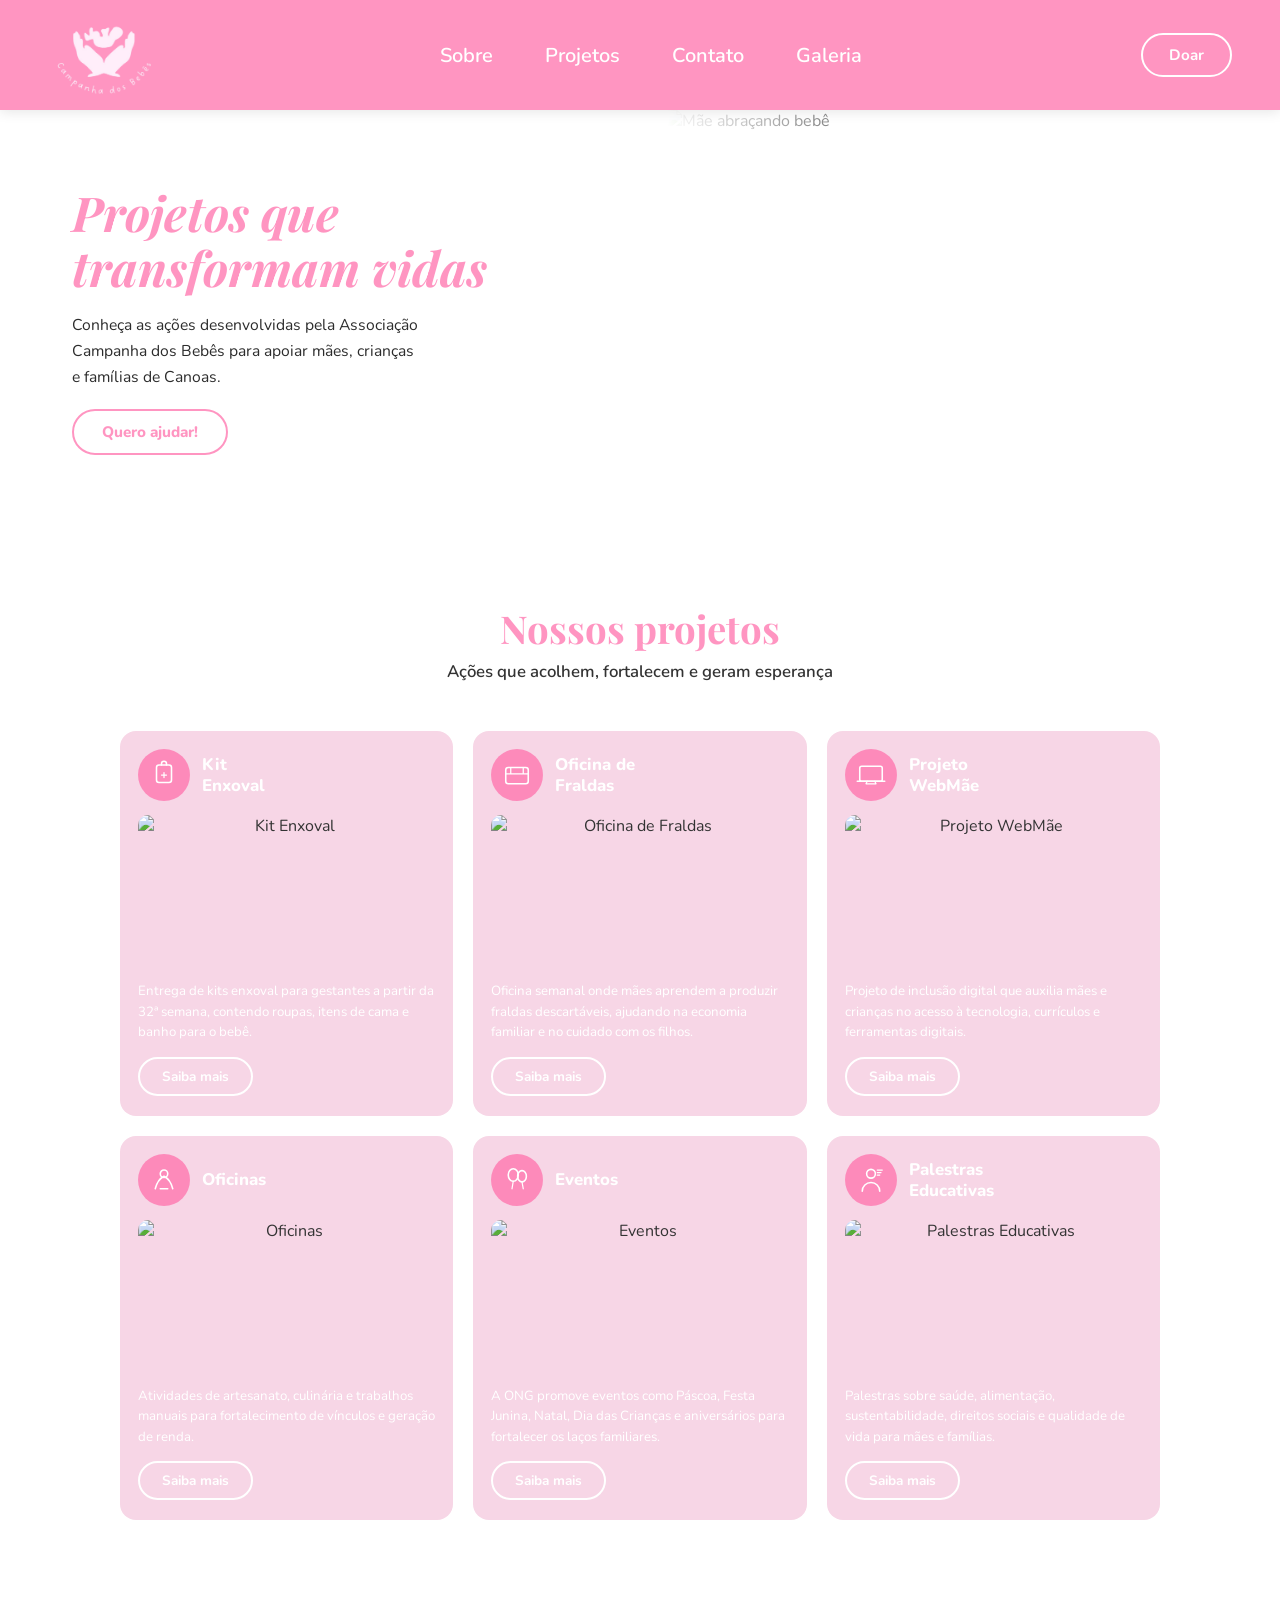
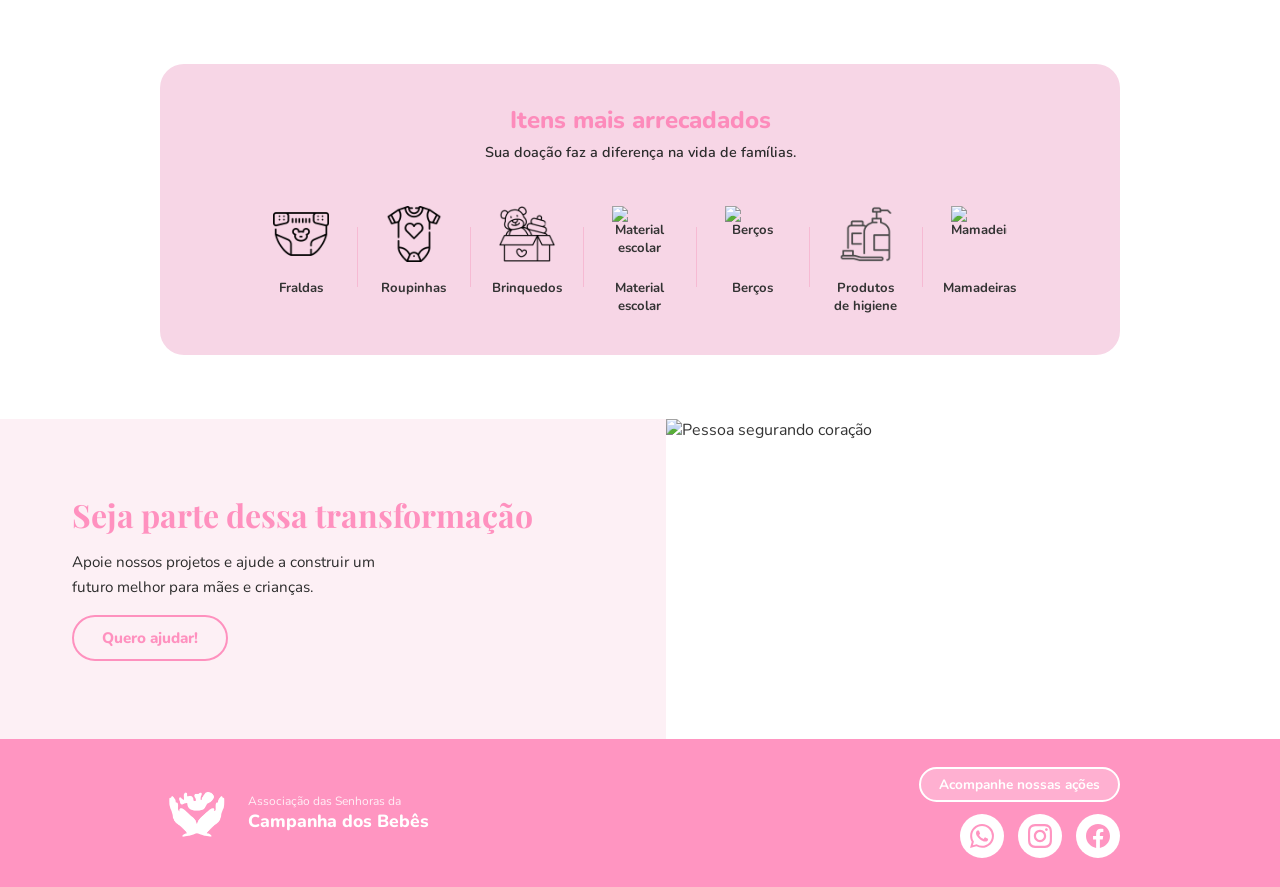
==== commit 70abaecc: "Update projetos.html" ====
--- a/projetos.html
+++ b/projetos.html
@@ -55,7 +55,7 @@
   <!-- ===== NOSSOS PROJETOS (GRID DE CARDS) ===== -->
   <section class="projetos">
     <h2 class="projetos__titulo">Nossos projetos</h2>
-    <p class="projetos__sub">Ações que acolhem, fortalecem e garam esperança</p>
+    <p class="projetos__sub">Ações que acolhem, fortalecem e geram esperança</p>
 
     <div class="projetos__grid">
 
